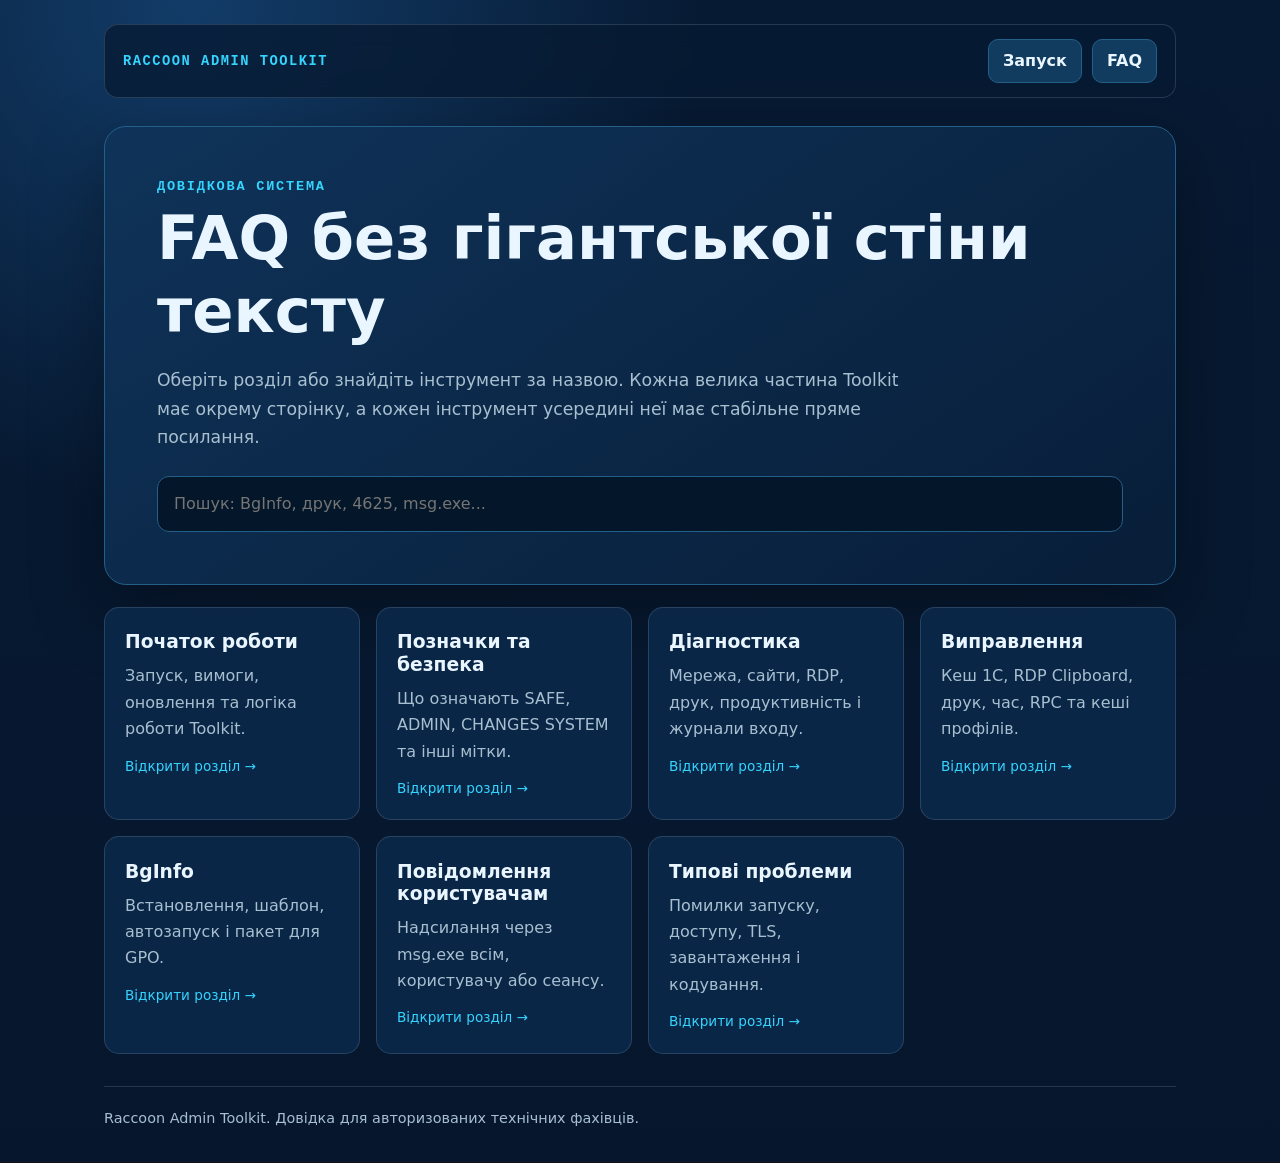
==== docs/faq.html @ ed91d9ba "Add files via upload" ====
<!doctype html>
<html lang="uk">
<head>
<meta charset="utf-8">
<meta name="viewport" content="width=device-width, initial-scale=1">
<title>FAQ і довідка | Raccoon Admin Toolkit</title>
<link rel="stylesheet" href="help/style.css">
</head>
<body>
<div class="shell">
<header class="topbar">
<a class="brand" href="index.html">Raccoon Admin Toolkit</a>
<nav class="topnav">
<a href="index.html">Запуск</a>
<a href="faq.html">FAQ</a>
</nav>
</header>
<section class="hero">
<p class="eyebrow">Довідкова система</p>
<h1>FAQ без гігантської стіни тексту</h1>
<p class="lead">Оберіть розділ або знайдіть інструмент за назвою. Кожна велика частина Toolkit має окрему сторінку, а кожен інструмент усередині неї має стабільне пряме посилання.</p>
<input class="search" type="search" data-help-search placeholder="Пошук: BgInfo, друк, 4625, msg.exe...">
</section>
<main>
<div class="grid">
<a class="card" data-search-item data-search="запуск powershell вимоги оновлення" href="help/getting-started.html"><h3>Початок роботи</h3><p>Запуск, вимоги, оновлення та логіка роботи Toolkit.</p><div class="meta">Відкрити розділ →</div></a>
<a class="card" data-search-item data-search="безпека мітки safe admin changes system" href="help/security.html"><h3>Позначки та безпека</h3><p>Що означають SAFE, ADMIN, CHANGES SYSTEM та інші мітки.</p><div class="meta">Відкрити розділ →</div></a>
<a class="card" data-search-item data-search="tcp wifi інтернет сайт rdp друк продуктивність 4625" href="help/diagnostics.html"><h3>Діагностика</h3><p>Мережа, сайти, RDP, друк, продуктивність і журнали входу.</p><div class="meta">Відкрити розділ →</div></a>
<a class="card" data-search-item data-search="1с clipboard spooler час rpc кеш профілі" href="help/fixes.html"><h3>Виправлення</h3><p>Кеш 1С, RDP Clipboard, друк, час, RPC та кеші профілів.</p><div class="meta">Відкрити розділ →</div></a>
<a class="card" data-search-item data-search="bginfo sysinternals шаблон gpo wallpaper" href="help/bginfo.html"><h3>BgInfo</h3><p>Встановлення, шаблон, автозапуск і пакет для GPO.</p><div class="meta">Відкрити розділ →</div></a>
<a class="card" data-search-item data-search="msg повідомлення користувач сеанс" href="help/messages.html"><h3>Повідомлення користувачам</h3><p>Надсилання через msg.exe всім, користувачу або сеансу.</p><div class="meta">Відкрити розділ →</div></a>
<a class="card" data-search-item data-search="помилки access denied tls завантаження encoding irm" href="help/troubleshooting.html"><h3>Типові проблеми</h3><p>Помилки запуску, доступу, TLS, завантаження і кодування.</p><div class="meta">Відкрити розділ →</div></a>
</div>
<p class="warning hidden" data-search-empty>Нічого не знайдено. Спробуйте коротшу назву або відкрийте потрібний розділ вручну.</p>
</main>
<footer>Raccoon Admin Toolkit. Довідка для авторизованих технічних фахівців.</footer>
</div>
<script src="help/help.js"></script>
</body>
</html>
---- docs/help/style.css ----
:root{
  color-scheme:dark;
  --bg:#06172d;
  --bg-soft:#0a203d;
  --panel:#0c294b;
  --panel-2:#0f3359;
  --line:#235f89;
  --line-soft:rgba(159,185,204,.2);
  --text:#eaf6ff;
  --muted:#a8bfd0;
  --accent:#35d4ff;
  --accent-2:#75e6a4;
  --warn:#ffd166;
  --danger:#ff7b88;
  --shadow:0 24px 70px rgba(0,0,0,.34);
}
*{box-sizing:border-box}
html{scroll-behavior:smooth}
body{
  margin:0;
  min-height:100vh;
  background:
    radial-gradient(circle at 15% 0,#123c68 0,transparent 32rem),
    linear-gradient(180deg,#071a33 0,var(--bg) 100%);
  color:var(--text);
  font-family:"Segoe UI",system-ui,-apple-system,sans-serif;
  line-height:1.65;
}
a{color:var(--accent)}
a:hover{color:#8be8ff}
code,pre{font-family:Consolas,"Cascadia Mono",monospace}
.shell{
  width:min(1120px,100%);
  margin:0 auto;
  padding:24px;
}
.topbar{
  display:flex;
  align-items:center;
  justify-content:space-between;
  gap:18px;
  margin-bottom:28px;
  padding:14px 18px;
  border:1px solid var(--line-soft);
  border-radius:14px;
  background:rgba(7,26,51,.78);
  backdrop-filter:blur(12px);
}
.brand{
  color:var(--accent);
  font:700 .86rem Consolas,monospace;
  letter-spacing:.11em;
  text-decoration:none;
  text-transform:uppercase;
}
.topnav{display:flex;flex-wrap:wrap;gap:10px}
.topnav a,.button{
  display:inline-flex;
  align-items:center;
  justify-content:center;
  min-height:40px;
  padding:8px 14px;
  border:1px solid var(--line);
  border-radius:10px;
  background:#113c60;
  color:var(--text);
  font-weight:650;
  text-decoration:none;
}
.topnav a:hover,.button:hover{
  border-color:var(--accent);
  background:#174e77;
  color:#fff;
}
.hero{
  padding:clamp(24px,5vw,52px);
  border:1px solid var(--line);
  border-radius:22px;
  background:linear-gradient(145deg,rgba(15,51,89,.97),rgba(8,30,57,.96));
  box-shadow:var(--shadow);
}
.eyebrow{
  margin:0 0 8px;
  color:var(--accent);
  font:700 .85rem Consolas,monospace;
  letter-spacing:.13em;
  text-transform:uppercase;
}
h1,h2,h3{line-height:1.2}
h1{margin:.1rem 0;font-size:clamp(2rem,6vw,3.8rem)}
h2{margin:2.5rem 0 1rem;font-size:clamp(1.45rem,3vw,2rem)}
h3{margin:.2rem 0 .6rem}
.lead{max-width:760px;margin:18px 0 0;color:var(--muted);font-size:1.08rem}
.search{
  width:100%;
  margin-top:24px;
  padding:14px 16px;
  border:1px solid var(--line);
  border-radius:12px;
  background:#041629;
  color:var(--text);
  font:inherit;
}
.search:focus{outline:2px solid rgba(53,212,255,.35);border-color:var(--accent)}
.grid{
  display:grid;
  grid-template-columns:repeat(auto-fit,minmax(245px,1fr));
  gap:16px;
  margin-top:22px;
}
.card{
  display:block;
  padding:20px;
  border:1px solid var(--line-soft);
  border-radius:15px;
  background:rgba(12,41,75,.9);
  color:var(--text);
  text-decoration:none;
  transition:transform .15s ease,border-color .15s ease,background .15s ease;
}
.card:hover{
  transform:translateY(-2px);
  border-color:var(--accent);
  background:var(--panel-2);
  color:var(--text);
}
.card p{margin:.4rem 0 0;color:var(--muted)}
.card .meta{margin-top:12px;color:var(--accent);font-size:.85rem}
.layout{
  display:grid;
  grid-template-columns:minmax(0,1fr) 260px;
  gap:24px;
  align-items:start;
}
.content,.sidebar{
  border:1px solid var(--line-soft);
  border-radius:18px;
  background:rgba(9,32,61,.9);
}
.content{padding:clamp(22px,4vw,42px)}
.sidebar{
  position:sticky;
  top:20px;
  padding:18px;
}
.sidebar strong{display:block;margin-bottom:8px;color:var(--accent)}
.sidebar a{
  display:block;
  padding:7px 9px;
  border-radius:8px;
  color:var(--muted);
  text-decoration:none;
}
.sidebar a:hover{background:rgba(53,212,255,.09);color:var(--text)}
.tool{
  scroll-margin-top:20px;
  margin:18px 0;
  padding:20px;
  border:1px solid var(--line-soft);
  border-radius:14px;
  background:rgba(12,41,75,.72);
}
.tool h2,.tool h3{margin-top:0}
.badges{display:flex;flex-wrap:wrap;gap:7px;margin:10px 0}
.badge{
  display:inline-flex;
  padding:3px 8px;
  border:1px solid var(--line);
  border-radius:999px;
  color:var(--muted);
  font:700 .75rem Consolas,monospace;
}
.badge.safe{border-color:#2f9661;color:var(--accent-2)}
.badge.warn{border-color:#9b7934;color:var(--warn)}
.badge.danger{border-color:#994a55;color:#ffabb4}
.note,.warning,.success{
  margin:18px 0;
  padding:15px 17px;
  border-left:4px solid var(--accent);
  border-radius:10px;
  background:rgba(53,212,255,.07);
}
.warning{border-color:var(--warn);background:rgba(255,209,102,.08)}
.success{border-color:var(--accent-2);background:rgba(117,230,164,.07)}
pre{
  overflow:auto;
  padding:16px;
  border:1px solid var(--line);
  border-radius:12px;
  background:#031426;
  color:#b9f4c9;
  white-space:pre-wrap;
}
table{width:100%;border-collapse:collapse;margin:18px 0}
th,td{padding:11px 12px;border-bottom:1px solid var(--line-soft);text-align:left;vertical-align:top}
th{color:var(--accent)}
details{
  margin:12px 0;
  padding:14px 16px;
  border:1px solid var(--line-soft);
  border-radius:12px;
  background:rgba(12,41,75,.62);
}
summary{cursor:pointer;font-weight:700}
footer{
  margin:32px 0 8px;
  padding-top:20px;
  border-top:1px solid var(--line-soft);
  color:var(--muted);
  font-size:.9rem;
}
.hidden{display:none!important}
@media(max-width:820px){
  .layout{grid-template-columns:1fr}
  .sidebar{position:static;order:-1}
  .topbar{align-items:flex-start;flex-direction:column}
}
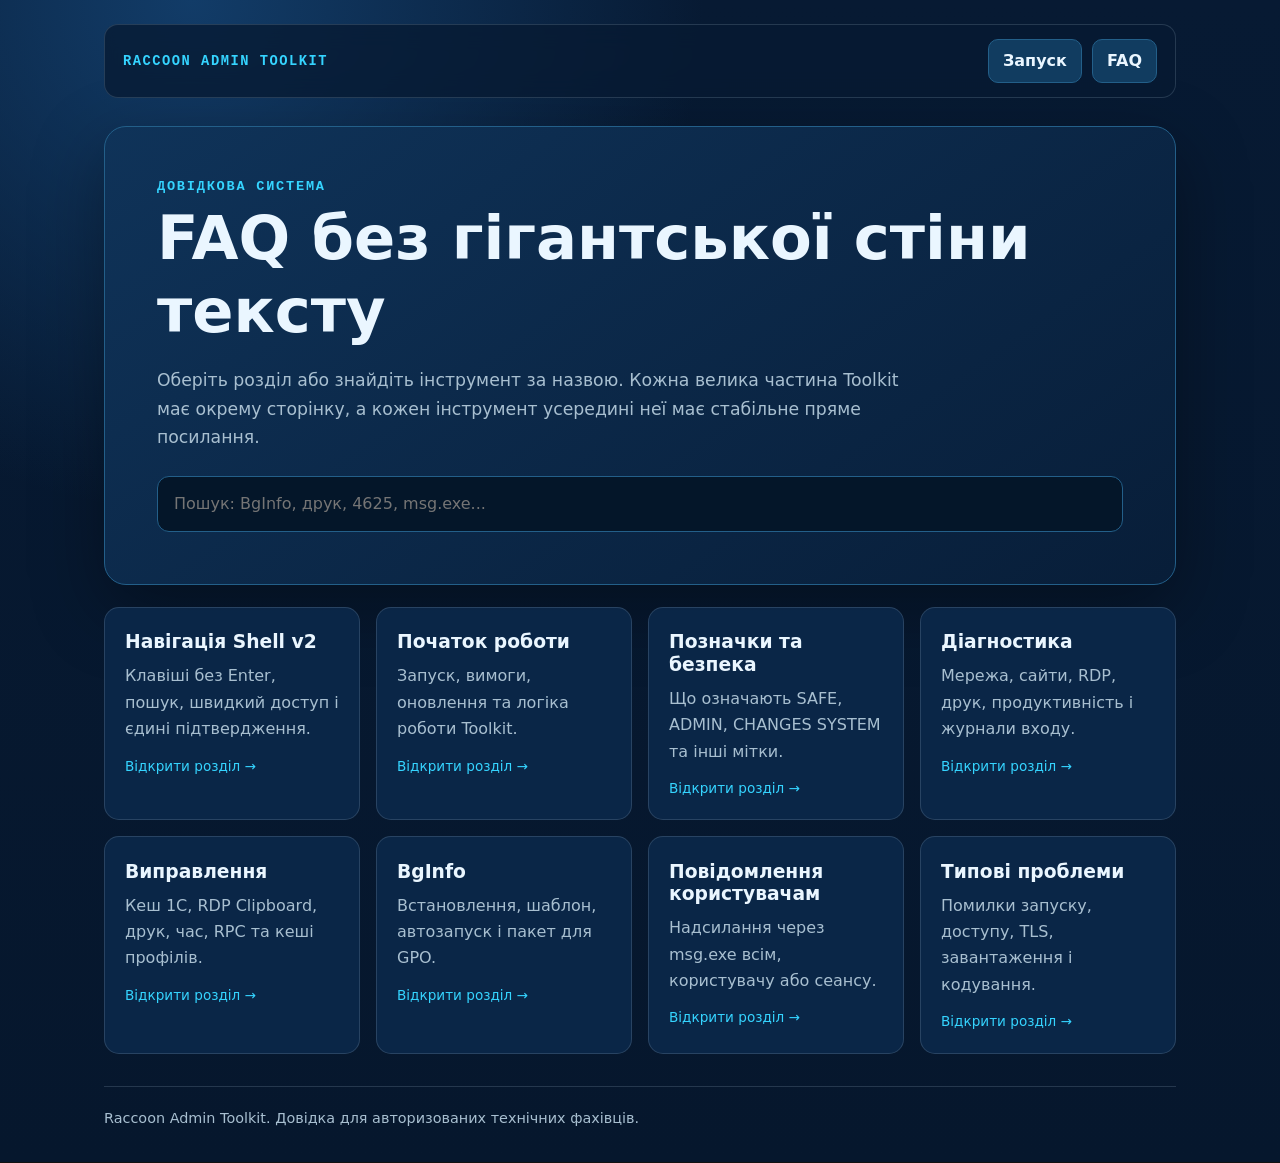
==== commit 264fc601: "Add files via upload" ====
--- a/docs/faq.html
+++ b/docs/faq.html
@@ -23,6 +23,7 @@
 </section>
 <main>
 <div class="grid">
+<a class="card" data-search-item data-search="навігація shell клавіші пошук швидкий доступ" href="help/navigation.html"><h3>Навігація Shell v2</h3><p>Клавіші без Enter, пошук, швидкий доступ і єдині підтвердження.</p><div class="meta">Відкрити розділ →</div></a>
 <a class="card" data-search-item data-search="запуск powershell вимоги оновлення" href="help/getting-started.html"><h3>Початок роботи</h3><p>Запуск, вимоги, оновлення та логіка роботи Toolkit.</p><div class="meta">Відкрити розділ →</div></a>
 <a class="card" data-search-item data-search="безпека мітки safe admin changes system" href="help/security.html"><h3>Позначки та безпека</h3><p>Що означають SAFE, ADMIN, CHANGES SYSTEM та інші мітки.</p><div class="meta">Відкрити розділ →</div></a>
 <a class="card" data-search-item data-search="tcp wifi інтернет сайт rdp друк продуктивність 4625" href="help/diagnostics.html"><h3>Діагностика</h3><p>Мережа, сайти, RDP, друк, продуктивність і журнали входу.</p><div class="meta">Відкрити розділ →</div></a>
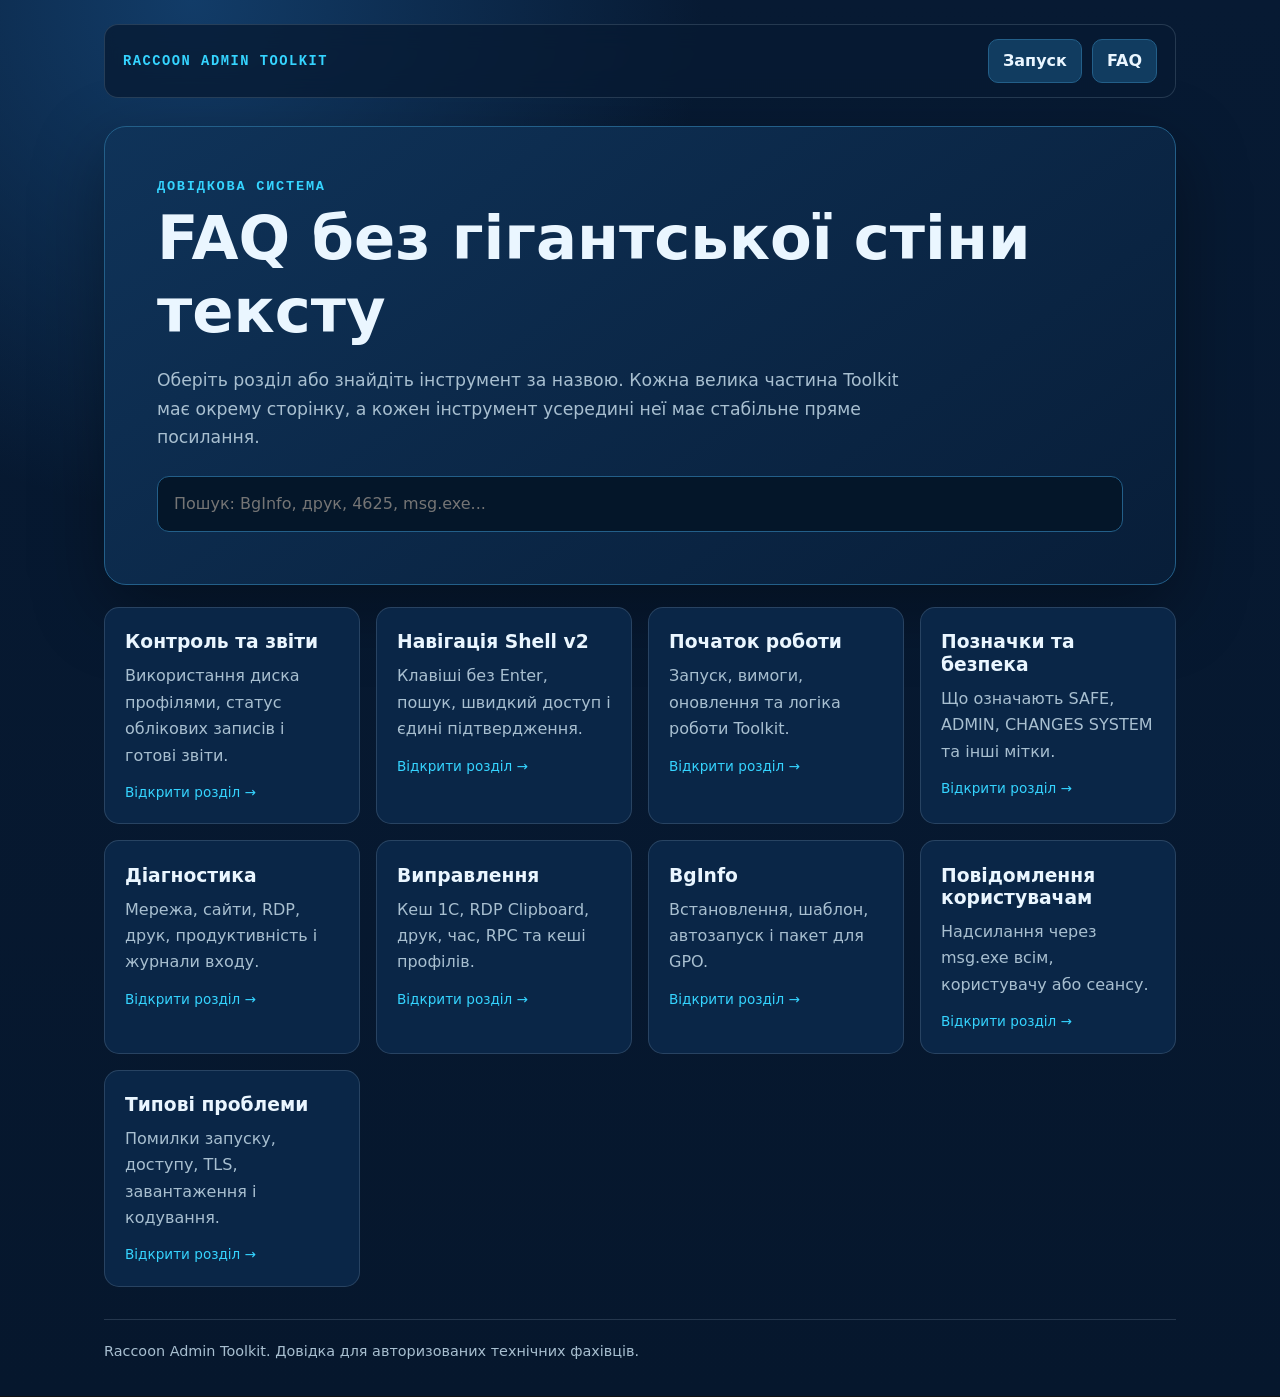
==== commit e7ef2fc2: "Add files via upload" ====
--- a/docs/faq.html
+++ b/docs/faq.html
@@ -23,6 +23,7 @@
 </section>
 <main>
 <div class="grid">
+<a class="card" data-search-item data-search="звіти профілі користувачі місце диск appdata csv html" href="help/reports.html"><h3>Контроль та звіти</h3><p>Використання диска профілями, статус облікових записів і готові звіти.</p><div class="meta">Відкрити розділ →</div></a>
 <a class="card" data-search-item data-search="навігація shell клавіші пошук швидкий доступ" href="help/navigation.html"><h3>Навігація Shell v2</h3><p>Клавіші без Enter, пошук, швидкий доступ і єдині підтвердження.</p><div class="meta">Відкрити розділ →</div></a>
 <a class="card" data-search-item data-search="запуск powershell вимоги оновлення" href="help/getting-started.html"><h3>Початок роботи</h3><p>Запуск, вимоги, оновлення та логіка роботи Toolkit.</p><div class="meta">Відкрити розділ →</div></a>
 <a class="card" data-search-item data-search="безпека мітки safe admin changes system" href="help/security.html"><h3>Позначки та безпека</h3><p>Що означають SAFE, ADMIN, CHANGES SYSTEM та інші мітки.</p><div class="meta">Відкрити розділ →</div></a>
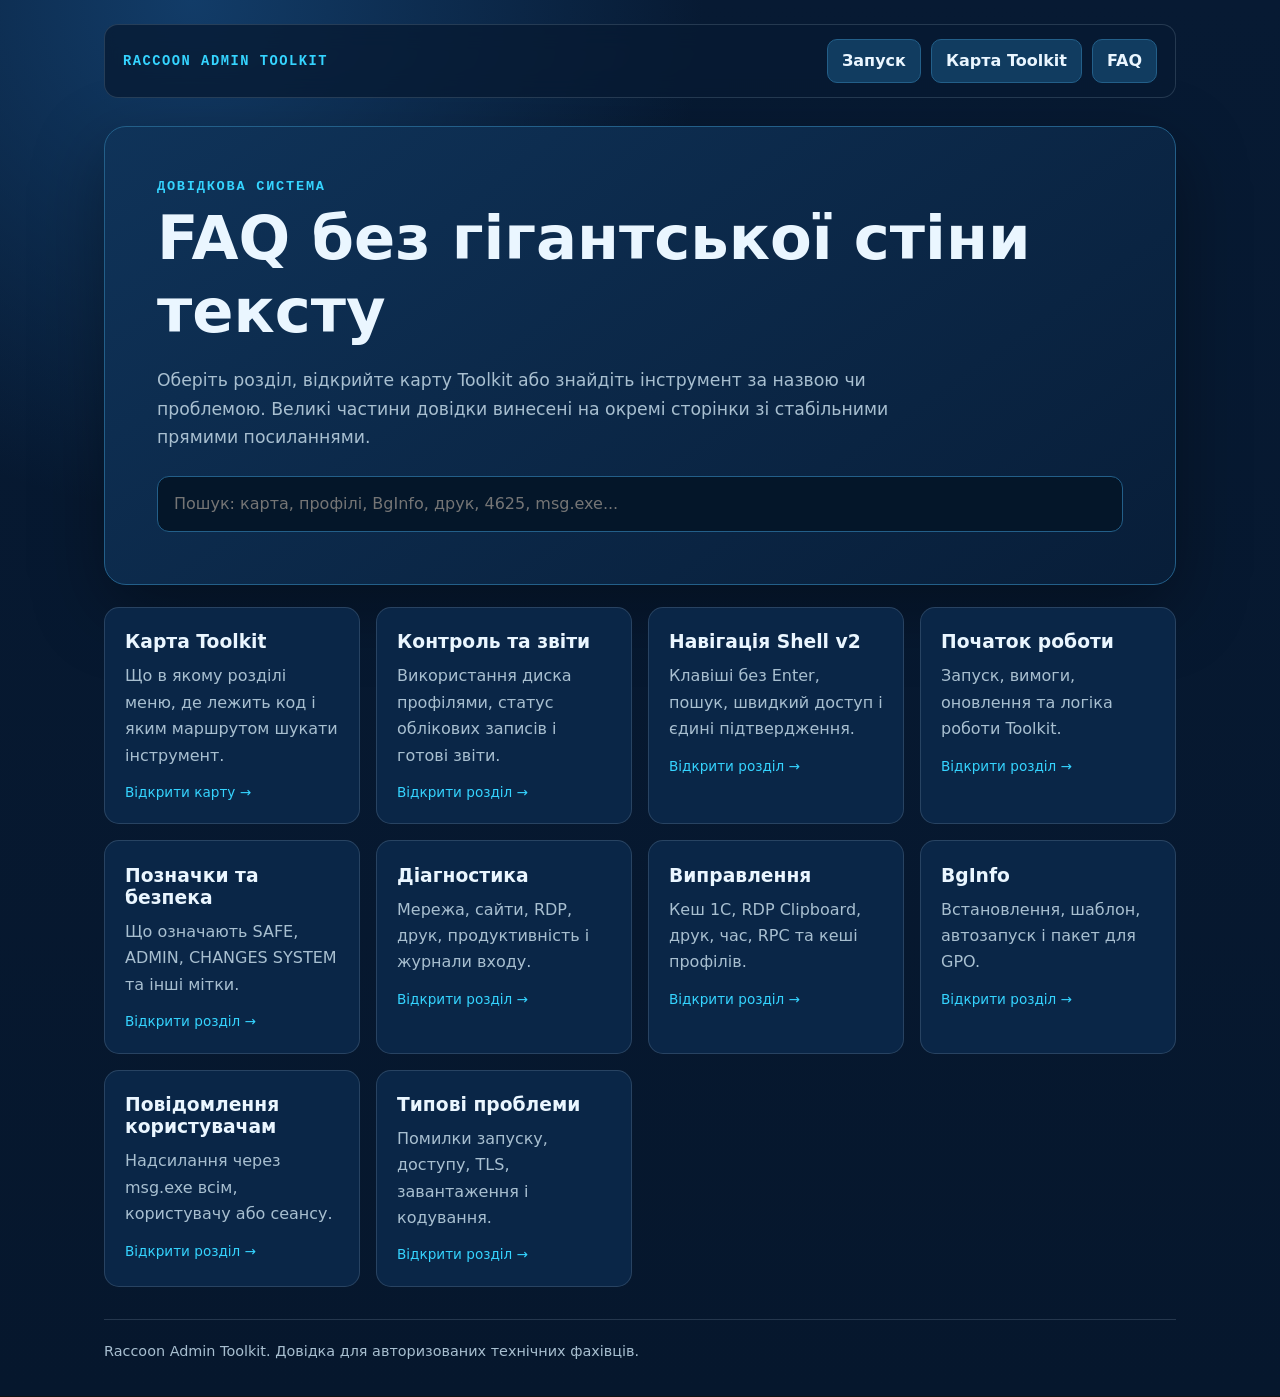
==== commit 7a2b8611: "Add files via upload" ====
--- a/docs/faq.html
+++ b/docs/faq.html
@@ -12,17 +12,19 @@
 <a class="brand" href="index.html">Raccoon Admin Toolkit</a>
 <nav class="topnav">
 <a href="index.html">Запуск</a>
+<a href="help/tool-map.html">Карта Toolkit</a>
 <a href="faq.html">FAQ</a>
 </nav>
 </header>
 <section class="hero">
 <p class="eyebrow">Довідкова система</p>
 <h1>FAQ без гігантської стіни тексту</h1>
-<p class="lead">Оберіть розділ або знайдіть інструмент за назвою. Кожна велика частина Toolkit має окрему сторінку, а кожен інструмент усередині неї має стабільне пряме посилання.</p>
-<input class="search" type="search" data-help-search placeholder="Пошук: BgInfo, друк, 4625, msg.exe...">
+<p class="lead">Оберіть розділ, відкрийте карту Toolkit або знайдіть інструмент за назвою чи проблемою. Великі частини довідки винесені на окремі сторінки зі стабільними прямими посиланнями.</p>
+<input class="search" type="search" data-help-search placeholder="Пошук: карта, профілі, BgInfo, друк, 4625, msg.exe...">
 </section>
 <main>
 <div class="grid">
+<a class="card" data-search-item data-search="карта toolkit меню розділи де лежить структура файлів scripts config docs маршрут" href="help/tool-map.html"><h3>Карта Toolkit</h3><p>Що в якому розділі меню, де лежить код і яким маршрутом шукати інструмент.</p><div class="meta">Відкрити карту →</div></a>
 <a class="card" data-search-item data-search="звіти профілі користувачі місце диск appdata csv html" href="help/reports.html"><h3>Контроль та звіти</h3><p>Використання диска профілями, статус облікових записів і готові звіти.</p><div class="meta">Відкрити розділ →</div></a>
 <a class="card" data-search-item data-search="навігація shell клавіші пошук швидкий доступ" href="help/navigation.html"><h3>Навігація Shell v2</h3><p>Клавіші без Enter, пошук, швидкий доступ і єдині підтвердження.</p><div class="meta">Відкрити розділ →</div></a>
 <a class="card" data-search-item data-search="запуск powershell вимоги оновлення" href="help/getting-started.html"><h3>Початок роботи</h3><p>Запуск, вимоги, оновлення та логіка роботи Toolkit.</p><div class="meta">Відкрити розділ →</div></a>
@@ -33,7 +35,7 @@
 <a class="card" data-search-item data-search="msg повідомлення користувач сеанс" href="help/messages.html"><h3>Повідомлення користувачам</h3><p>Надсилання через msg.exe всім, користувачу або сеансу.</p><div class="meta">Відкрити розділ →</div></a>
 <a class="card" data-search-item data-search="помилки access denied tls завантаження encoding irm" href="help/troubleshooting.html"><h3>Типові проблеми</h3><p>Помилки запуску, доступу, TLS, завантаження і кодування.</p><div class="meta">Відкрити розділ →</div></a>
 </div>
-<p class="warning hidden" data-search-empty>Нічого не знайдено. Спробуйте коротшу назву або відкрийте потрібний розділ вручну.</p>
+<p class="warning hidden" data-search-empty>Нічого не знайдено. Спробуйте коротшу назву, побутовий опис проблеми або відкрийте карту Toolkit.</p>
 </main>
 <footer>Raccoon Admin Toolkit. Довідка для авторизованих технічних фахівців.</footer>
 </div>
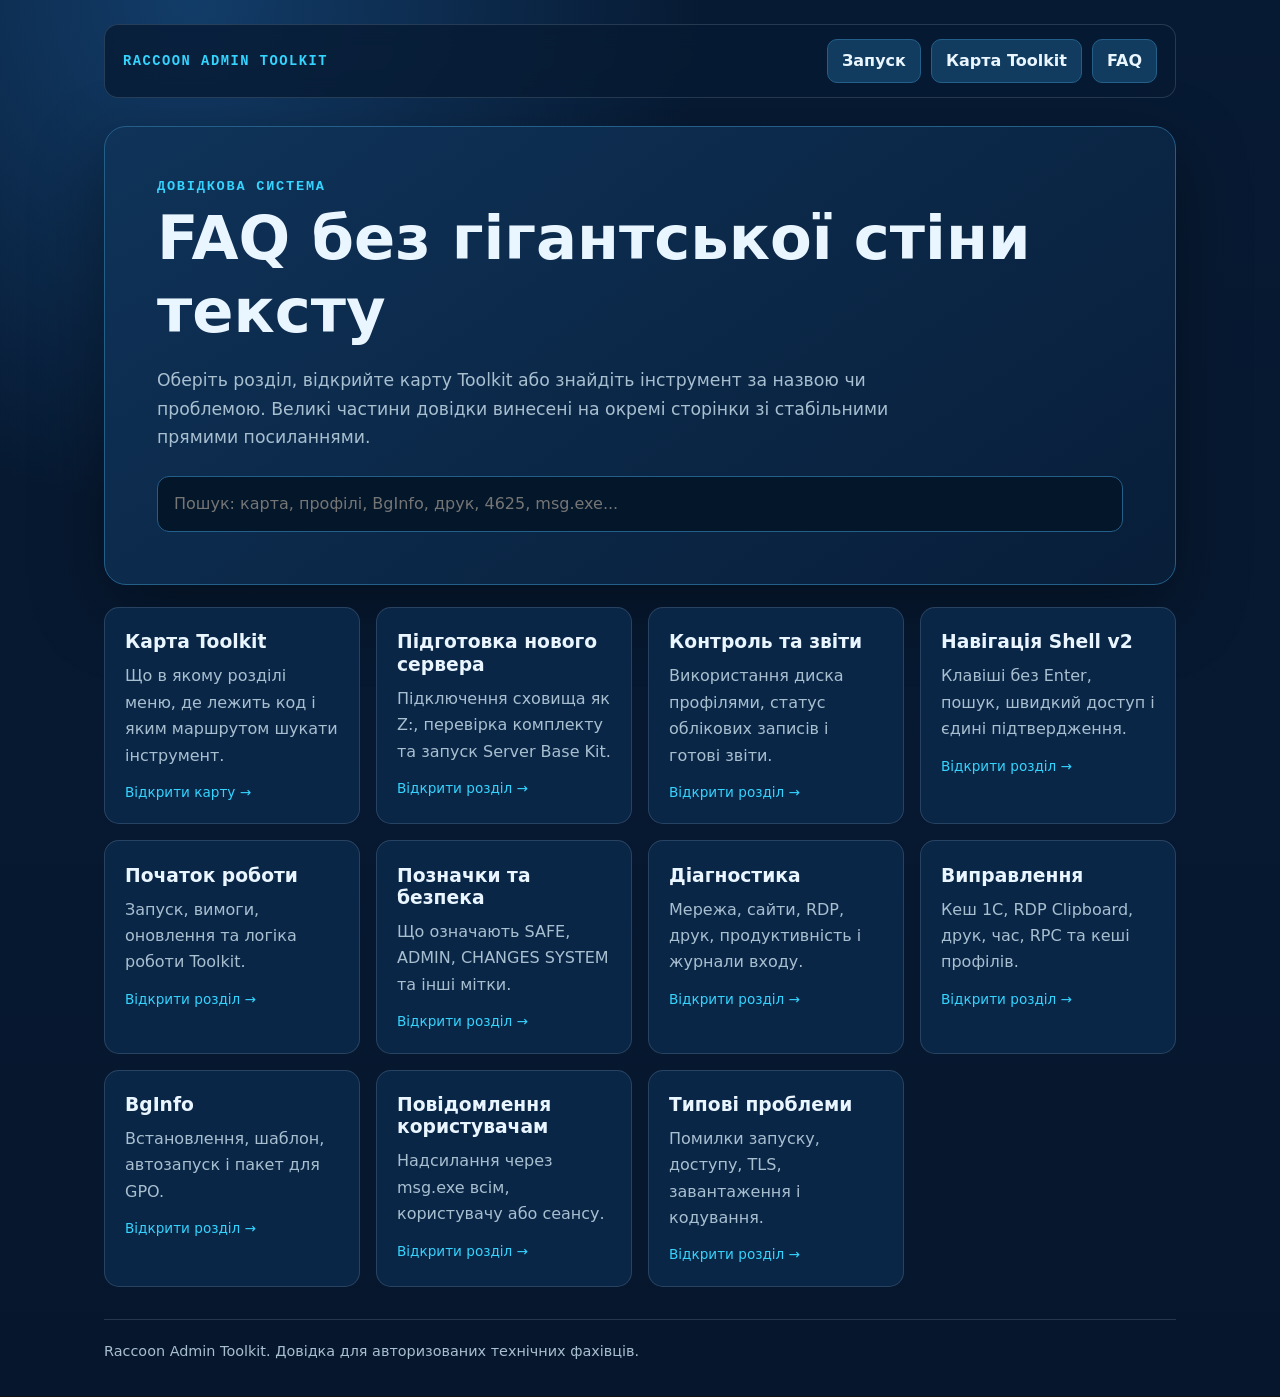
==== commit e38a05d1: "Add files via upload" ====
--- a/docs/faq.html
+++ b/docs/faq.html
@@ -25,6 +25,7 @@
 <main>
 <div class="grid">
 <a class="card" data-search-item data-search="карта toolkit меню розділи де лежить структура файлів scripts config docs маршрут" href="help/tool-map.html"><h3>Карта Toolkit</h3><p>Що в якому розділі меню, де лежить код і яким маршрутом шукати інструмент.</p><div class="meta">Відкрити карту →</div></a>
+<a class="card" data-search-item data-search="новий сервер новый сервер server setup server base z smb storage box інсталятори установщики" href="help/server-bootstrap.html"><h3>Підготовка нового сервера</h3><p>Підключення сховища як Z:, перевірка комплекту та запуск Server Base Kit.</p><div class="meta">Відкрити розділ →</div></a>
 <a class="card" data-search-item data-search="звіти профілі користувачі місце диск appdata csv html" href="help/reports.html"><h3>Контроль та звіти</h3><p>Використання диска профілями, статус облікових записів і готові звіти.</p><div class="meta">Відкрити розділ →</div></a>
 <a class="card" data-search-item data-search="навігація shell клавіші пошук швидкий доступ" href="help/navigation.html"><h3>Навігація Shell v2</h3><p>Клавіші без Enter, пошук, швидкий доступ і єдині підтвердження.</p><div class="meta">Відкрити розділ →</div></a>
 <a class="card" data-search-item data-search="запуск powershell вимоги оновлення" href="help/getting-started.html"><h3>Початок роботи</h3><p>Запуск, вимоги, оновлення та логіка роботи Toolkit.</p><div class="meta">Відкрити розділ →</div></a>
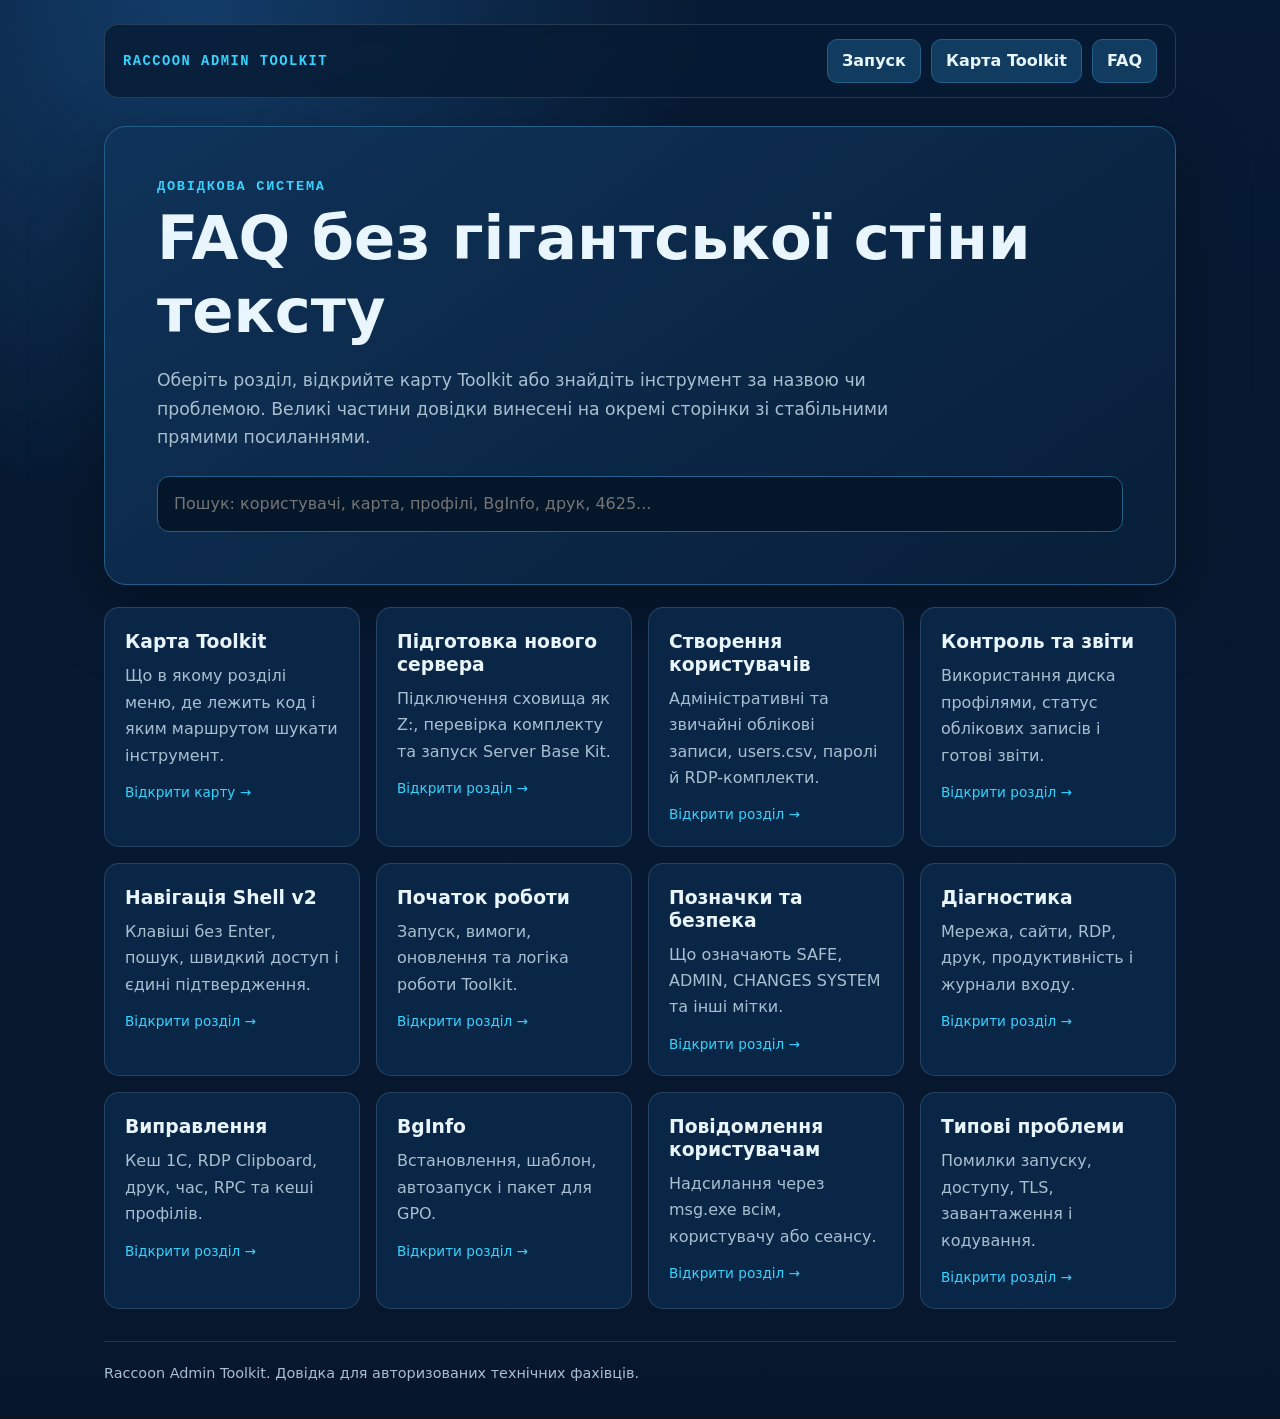
==== commit 4e39229a: "Add files via upload" ====
--- a/docs/faq.html
+++ b/docs/faq.html
@@ -20,12 +20,13 @@
 <p class="eyebrow">Довідкова система</p>
 <h1>FAQ без гігантської стіни тексту</h1>
 <p class="lead">Оберіть розділ, відкрийте карту Toolkit або знайдіть інструмент за назвою чи проблемою. Великі частини довідки винесені на окремі сторінки зі стабільними прямими посиланнями.</p>
-<input class="search" type="search" data-help-search placeholder="Пошук: карта, профілі, BgInfo, друк, 4625, msg.exe...">
+<input class="search" type="search" data-help-search placeholder="Пошук: користувачі, карта, профілі, BgInfo, друк, 4625...">
 </section>
 <main>
 <div class="grid">
 <a class="card" data-search-item data-search="карта toolkit меню розділи де лежить структура файлів scripts config docs маршрут" href="help/tool-map.html"><h3>Карта Toolkit</h3><p>Що в якому розділі меню, де лежить код і яким маршрутом шукати інструмент.</p><div class="meta">Відкрити карту →</div></a>
 <a class="card" data-search-item data-search="новий сервер новый сервер server setup server base z smb storage box інсталятори установщики" href="help/server-bootstrap.html"><h3>Підготовка нового сервера</h3><p>Підключення сховища як Z:, перевірка комплекту та запуск Server Base Kit.</p><div class="meta">Відкрити розділ →</div></a>
+<a class="card" data-search-item data-search="користувачі пользователи admin users users.csv паролі пароли rdp облікові записи" href="help/user-provisioning.html"><h3>Створення користувачів</h3><p>Адміністративні та звичайні облікові записи, users.csv, паролі й RDP-комплекти.</p><div class="meta">Відкрити розділ →</div></a>
 <a class="card" data-search-item data-search="звіти профілі користувачі місце диск appdata csv html" href="help/reports.html"><h3>Контроль та звіти</h3><p>Використання диска профілями, статус облікових записів і готові звіти.</p><div class="meta">Відкрити розділ →</div></a>
 <a class="card" data-search-item data-search="навігація shell клавіші пошук швидкий доступ" href="help/navigation.html"><h3>Навігація Shell v2</h3><p>Клавіші без Enter, пошук, швидкий доступ і єдині підтвердження.</p><div class="meta">Відкрити розділ →</div></a>
 <a class="card" data-search-item data-search="запуск powershell вимоги оновлення" href="help/getting-started.html"><h3>Початок роботи</h3><p>Запуск, вимоги, оновлення та логіка роботи Toolkit.</p><div class="meta">Відкрити розділ →</div></a>
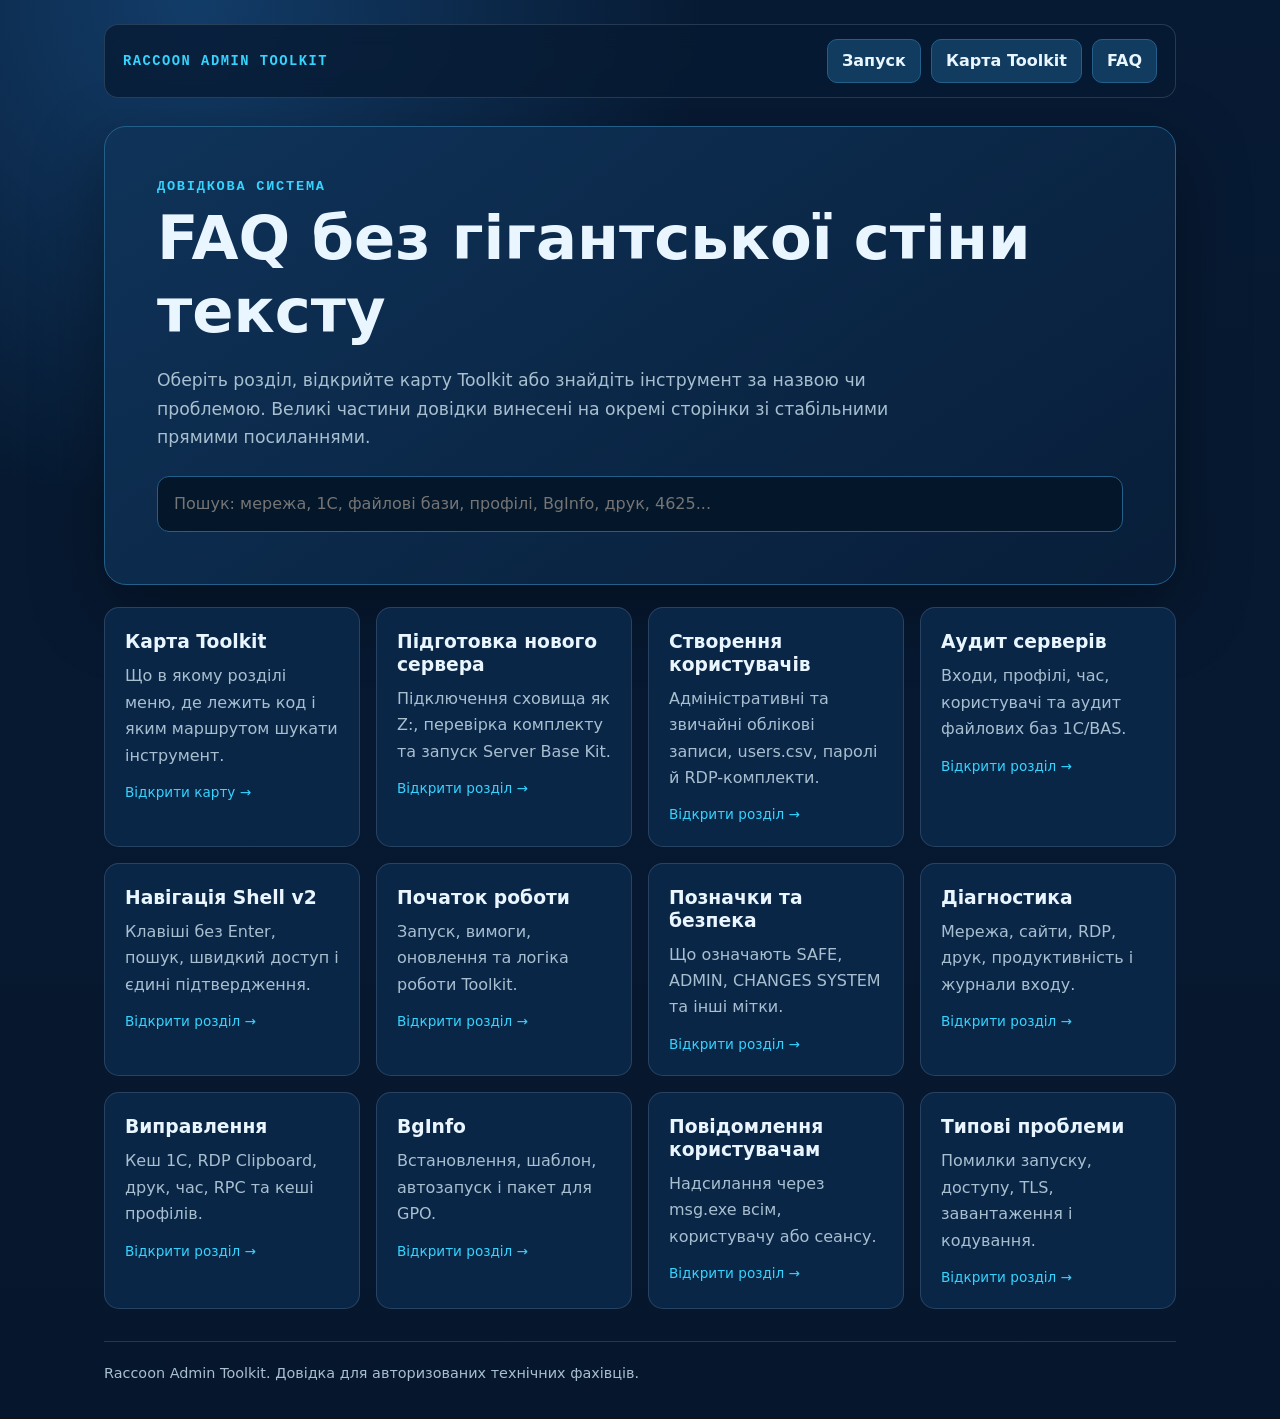
==== commit 72074421: "Reorganize toolkit menu and add server tools" ====
--- a/docs/faq.html
+++ b/docs/faq.html
@@ -20,14 +20,14 @@
 <p class="eyebrow">Довідкова система</p>
 <h1>FAQ без гігантської стіни тексту</h1>
 <p class="lead">Оберіть розділ, відкрийте карту Toolkit або знайдіть інструмент за назвою чи проблемою. Великі частини довідки винесені на окремі сторінки зі стабільними прямими посиланнями.</p>
-<input class="search" type="search" data-help-search placeholder="Пошук: користувачі, карта, профілі, BgInfo, друк, 4625...">
+<input class="search" type="search" data-help-search placeholder="Пошук: мережа, 1С, файлові бази, профілі, BgInfo, друк, 4625...">
 </section>
 <main>
 <div class="grid">
 <a class="card" data-search-item data-search="карта toolkit меню розділи де лежить структура файлів scripts config docs маршрут" href="help/tool-map.html"><h3>Карта Toolkit</h3><p>Що в якому розділі меню, де лежить код і яким маршрутом шукати інструмент.</p><div class="meta">Відкрити карту →</div></a>
 <a class="card" data-search-item data-search="новий сервер новый сервер server setup server base z smb storage box інсталятори установщики" href="help/server-bootstrap.html"><h3>Підготовка нового сервера</h3><p>Підключення сховища як Z:, перевірка комплекту та запуск Server Base Kit.</p><div class="meta">Відкрити розділ →</div></a>
 <a class="card" data-search-item data-search="користувачі пользователи admin users users.csv паролі пароли rdp облікові записи" href="help/user-provisioning.html"><h3>Створення користувачів</h3><p>Адміністративні та звичайні облікові записи, users.csv, паролі й RDP-комплекти.</p><div class="meta">Відкрити розділ →</div></a>
-<a class="card" data-search-item data-search="звіти профілі користувачі місце диск appdata csv html" href="help/reports.html"><h3>Контроль та звіти</h3><p>Використання диска профілями, статус облікових записів і готові звіти.</p><div class="meta">Відкрити розділ →</div></a>
+<a class="card" data-search-item data-search="аудит серверів звіти профілі користувачі місце диск 1с bas файлові бази 1cv8 ibases html" href="help/tool-map.html#audit"><h3>Аудит серверів</h3><p>Входи, профілі, час, користувачі та аудит файлових баз 1С/BAS.</p><div class="meta">Відкрити розділ →</div></a>
 <a class="card" data-search-item data-search="навігація shell клавіші пошук швидкий доступ" href="help/navigation.html"><h3>Навігація Shell v2</h3><p>Клавіші без Enter, пошук, швидкий доступ і єдині підтвердження.</p><div class="meta">Відкрити розділ →</div></a>
 <a class="card" data-search-item data-search="запуск powershell вимоги оновлення" href="help/getting-started.html"><h3>Початок роботи</h3><p>Запуск, вимоги, оновлення та логіка роботи Toolkit.</p><div class="meta">Відкрити розділ →</div></a>
 <a class="card" data-search-item data-search="безпека мітки safe admin changes system" href="help/security.html"><h3>Позначки та безпека</h3><p>Що означають SAFE, ADMIN, CHANGES SYSTEM та інші мітки.</p><div class="meta">Відкрити розділ →</div></a>
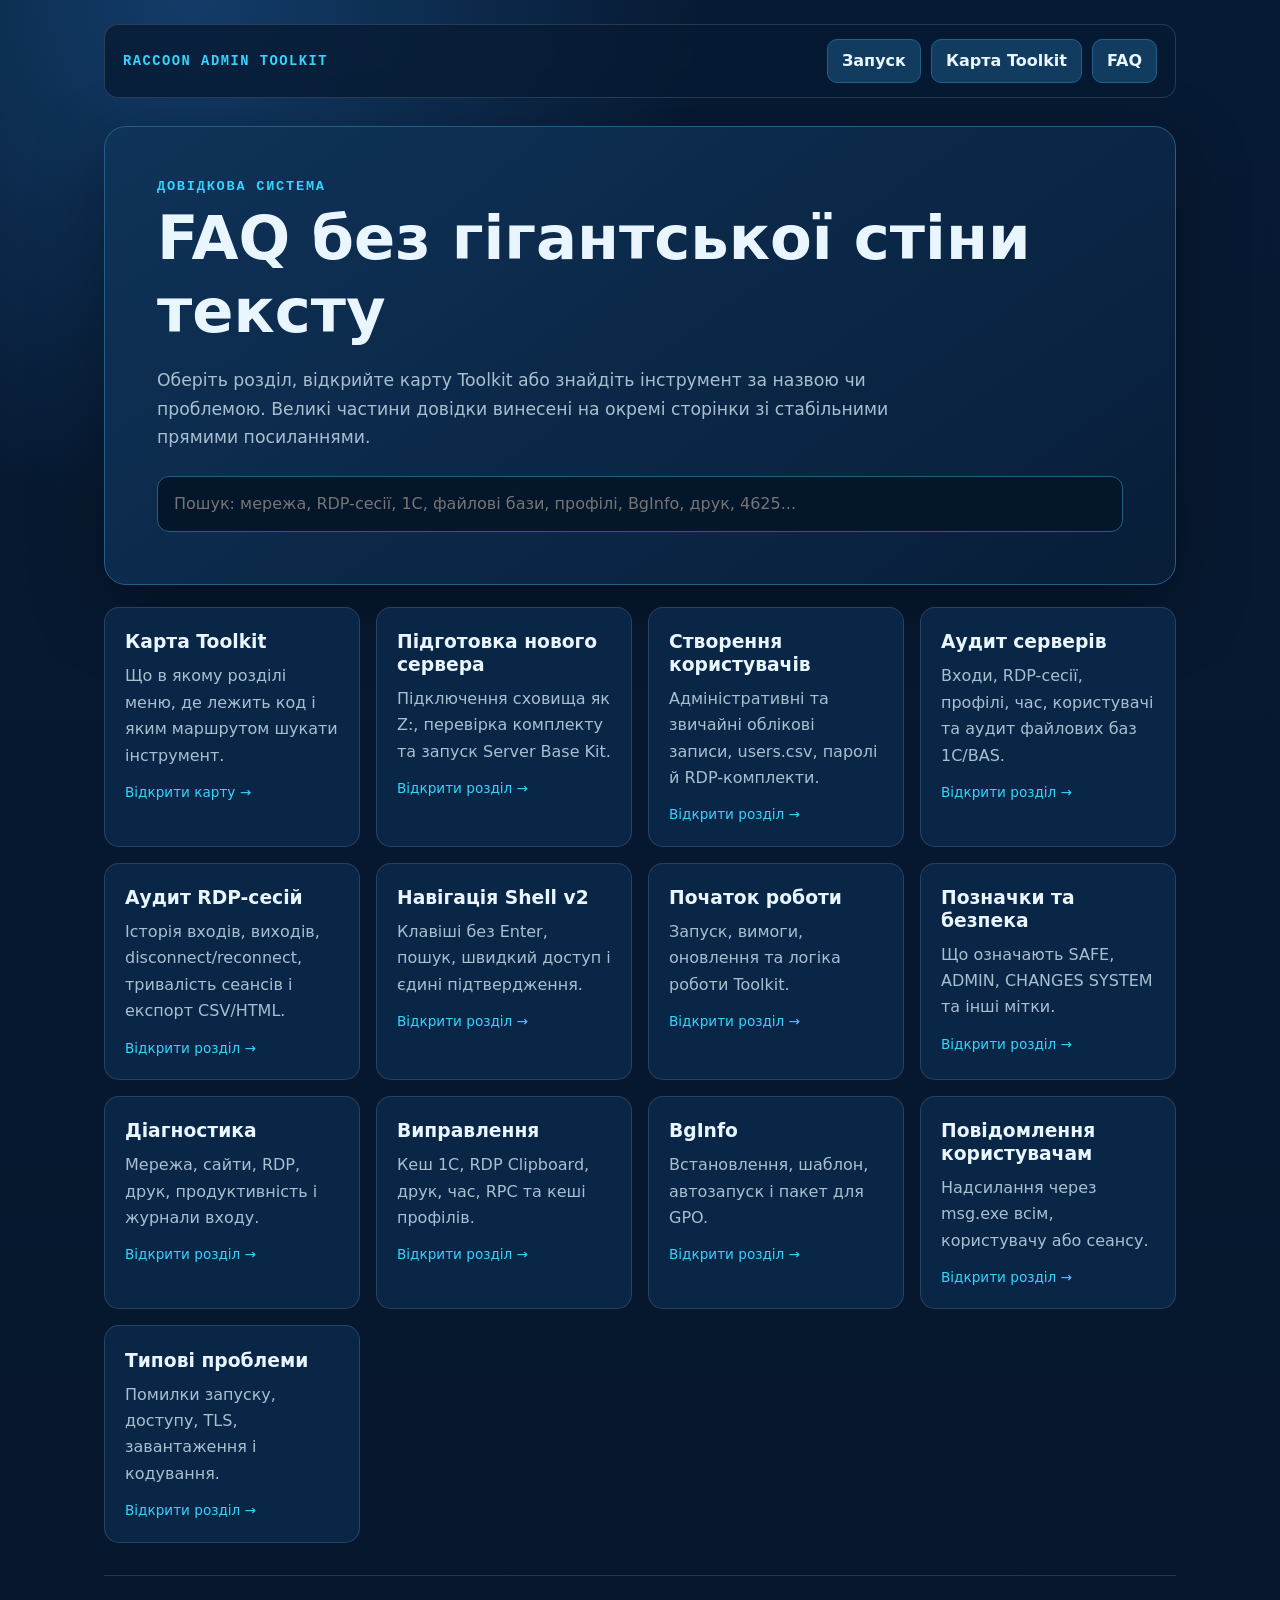
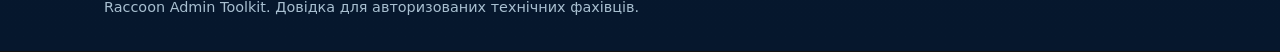
==== commit 85d8d68e: "Add files via upload" ====
--- a/docs/faq.html
+++ b/docs/faq.html
@@ -20,14 +20,15 @@
 <p class="eyebrow">Довідкова система</p>
 <h1>FAQ без гігантської стіни тексту</h1>
 <p class="lead">Оберіть розділ, відкрийте карту Toolkit або знайдіть інструмент за назвою чи проблемою. Великі частини довідки винесені на окремі сторінки зі стабільними прямими посиланнями.</p>
-<input class="search" type="search" data-help-search placeholder="Пошук: мережа, 1С, файлові бази, профілі, BgInfo, друк, 4625...">
+<input class="search" type="search" data-help-search placeholder="Пошук: мережа, RDP-сесії, 1С, файлові бази, профілі, BgInfo, друк, 4625...">
 </section>
 <main>
 <div class="grid">
 <a class="card" data-search-item data-search="карта toolkit меню розділи де лежить структура файлів scripts config docs маршрут" href="help/tool-map.html"><h3>Карта Toolkit</h3><p>Що в якому розділі меню, де лежить код і яким маршрутом шукати інструмент.</p><div class="meta">Відкрити карту →</div></a>
 <a class="card" data-search-item data-search="новий сервер новый сервер server setup server base z smb storage box інсталятори установщики" href="help/server-bootstrap.html"><h3>Підготовка нового сервера</h3><p>Підключення сховища як Z:, перевірка комплекту та запуск Server Base Kit.</p><div class="meta">Відкрити розділ →</div></a>
 <a class="card" data-search-item data-search="користувачі пользователи admin users users.csv паролі пароли rdp облікові записи" href="help/user-provisioning.html"><h3>Створення користувачів</h3><p>Адміністративні та звичайні облікові записи, users.csv, паролі й RDP-комплекти.</p><div class="meta">Відкрити розділ →</div></a>
-<a class="card" data-search-item data-search="аудит серверів звіти профілі користувачі місце диск 1с bas файлові бази 1cv8 ibases html" href="help/tool-map.html#audit"><h3>Аудит серверів</h3><p>Входи, профілі, час, користувачі та аудит файлових баз 1С/BAS.</p><div class="meta">Відкрити розділ →</div></a>
+<a class="card" data-search-item data-search="аудит серверів звіти профілі користувачі місце диск rdp сесії 1с bas файлові бази 1cv8 ibases html" href="help/tool-map.html#audit"><h3>Аудит серверів</h3><p>Входи, RDP-сесії, профілі, час, користувачі та аудит файлових баз 1С/BAS.</p><div class="meta">Відкрити розділ →</div></a>
+<a class="card" data-search-item data-search="rdp сесії sessions logon logoff disconnect reconnect 1149 4624 4634 4647 4778 4779 історія rdp аудит" href="help/rdp-session-audit.html"><h3>Аудит RDP-сесій</h3><p>Історія входів, виходів, disconnect/reconnect, тривалість сеансів і експорт CSV/HTML.</p><div class="meta">Відкрити розділ →</div></a>
 <a class="card" data-search-item data-search="навігація shell клавіші пошук швидкий доступ" href="help/navigation.html"><h3>Навігація Shell v2</h3><p>Клавіші без Enter, пошук, швидкий доступ і єдині підтвердження.</p><div class="meta">Відкрити розділ →</div></a>
 <a class="card" data-search-item data-search="запуск powershell вимоги оновлення" href="help/getting-started.html"><h3>Початок роботи</h3><p>Запуск, вимоги, оновлення та логіка роботи Toolkit.</p><div class="meta">Відкрити розділ →</div></a>
 <a class="card" data-search-item data-search="безпека мітки safe admin changes system" href="help/security.html"><h3>Позначки та безпека</h3><p>Що означають SAFE, ADMIN, CHANGES SYSTEM та інші мітки.</p><div class="meta">Відкрити розділ →</div></a>
